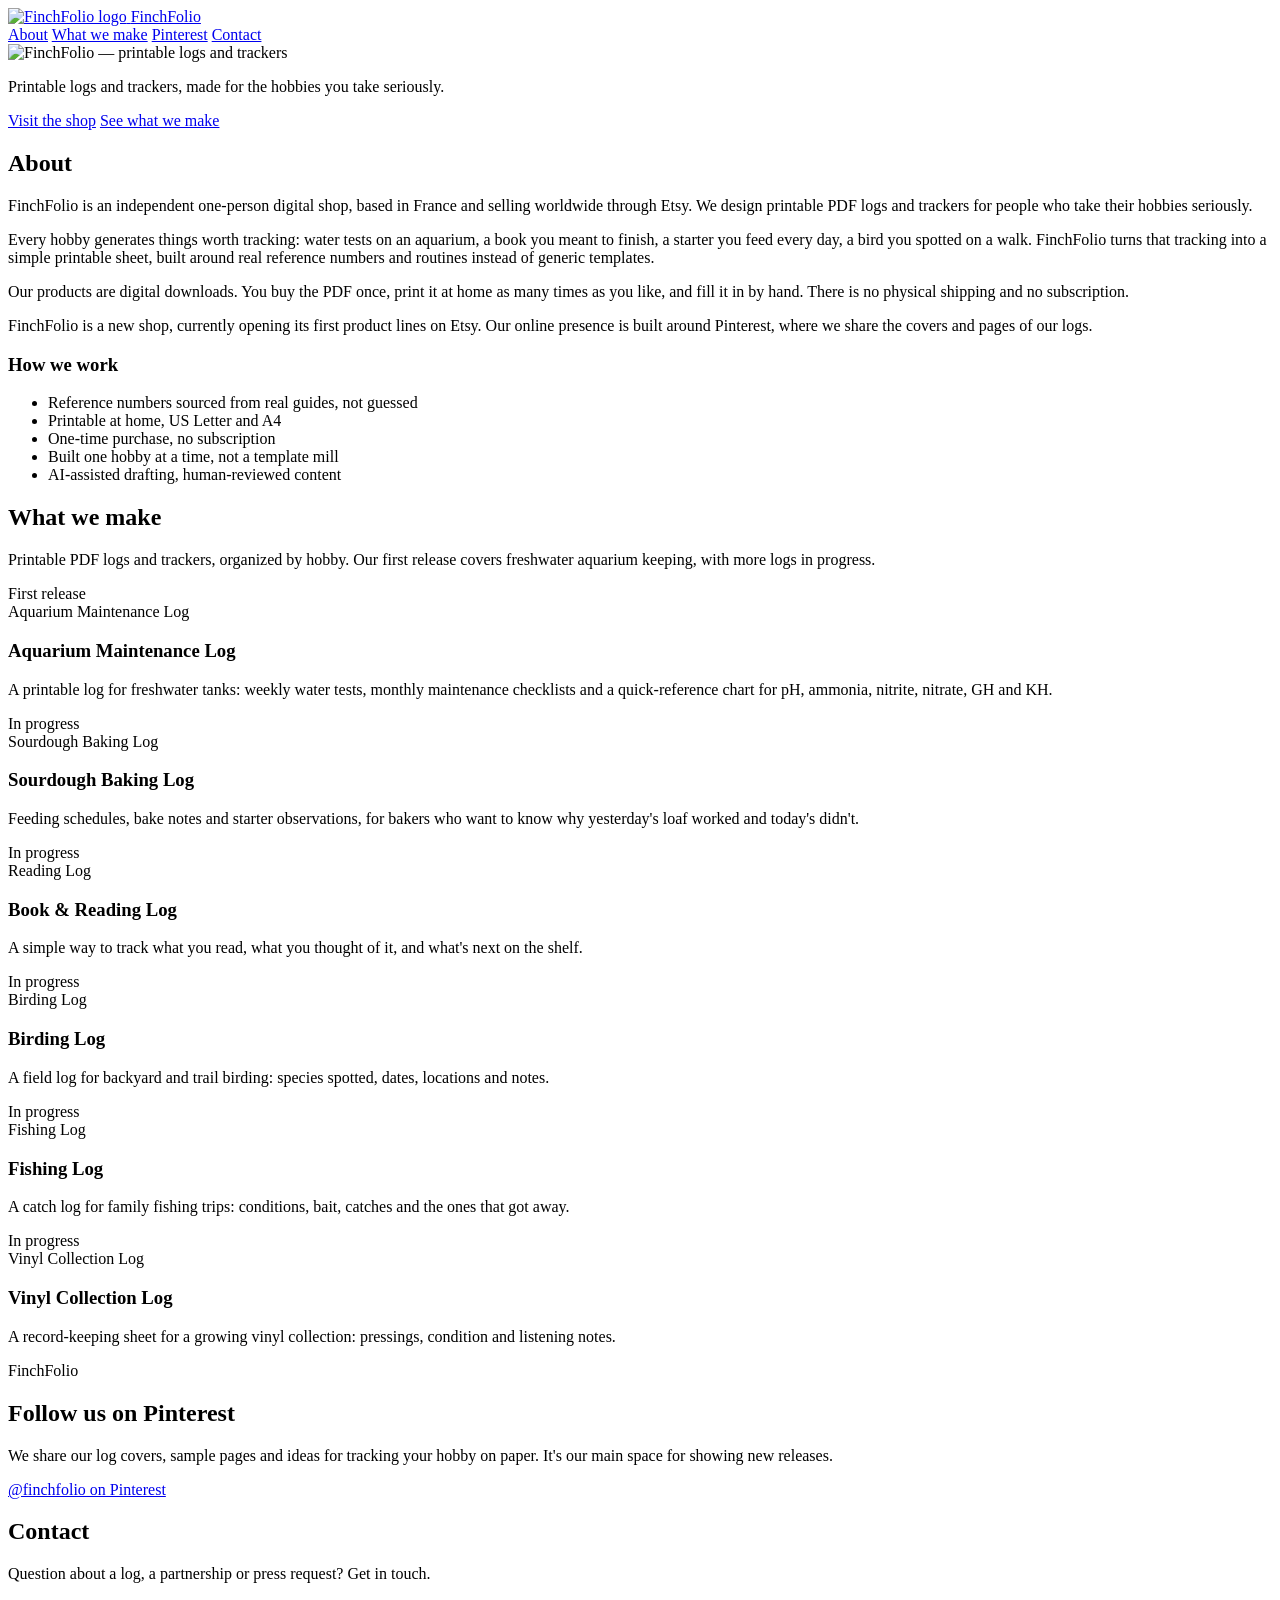
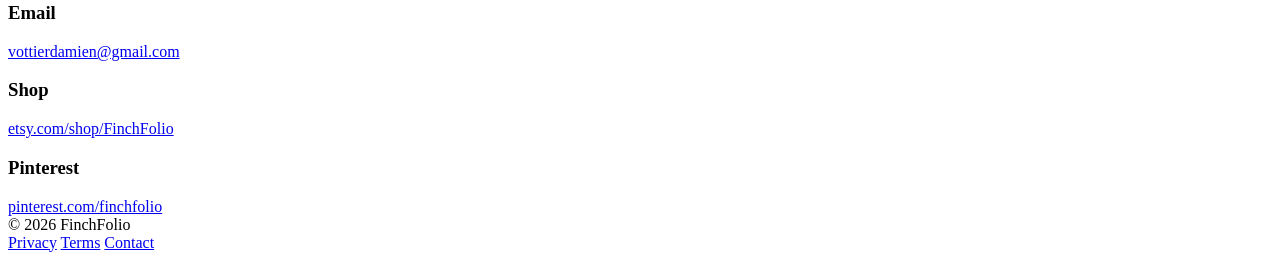
==== index.html @ 9374db1f "Add files via upload" ====
<!DOCTYPE html>
<html lang="en">
<head>
<meta charset="utf-8">
<meta name="viewport" content="width=device-width, initial-scale=1">
<title>FinchFolio — Printable logs & trackers for hobbies you take seriously</title>
<meta name="description" content="FinchFolio is an independent digital shop making printable PDF logs, trackers and checklists for hobbyists: aquarium keepers, sourdough bakers, birders, readers, anglers and more.">
<link rel="canonical" href="https://damvo.github.io/finchfolio-site/">
<meta property="og:type" content="website">
<meta property="og:title" content="FinchFolio — Printable logs & trackers for hobbies you take seriously">
<meta property="og:description" content="Printable PDF logs, trackers and checklists for hobbyists. Download, print, fill in.">
<meta property="og:url" content="https://damvo.github.io/finchfolio-site/">
<meta property="og:site_name" content="FinchFolio">
<meta property="og:image" content="https://damvo.github.io/finchfolio-site/assets/og-cover.png">
<meta name="robots" content="index, follow">
<link rel="icon" type="image/png" href="assets/icon.png">
<link rel="preconnect" href="https://fonts.googleapis.com">
<link rel="preconnect" href="https://fonts.gstatic.com" crossorigin>
<link href="https://fonts.googleapis.com/css2?family=Lora:ital,wght@0,400;0,500;0,600;1,400&family=Poppins:wght@400;600;700&display=swap" rel="stylesheet">
<link rel="stylesheet" href="assets/style.css">
</head>
<body>

<header class="site-header">
  <div class="wrap">
    <a class="brand" href="index.html">
      <img src="assets/logo.png" alt="FinchFolio logo">
      <span class="b-name">FinchFolio</span>
    </a>
    <nav class="nav">
      <a href="#about">About</a>
      <a href="#what-we-make">What we make</a>
      <a href="#pinterest">Pinterest</a>
      <a href="#contact">Contact</a>
    </nav>
  </div>
</header>

<section class="hero">
  <div class="wrap">
    <img class="logo-mark" src="assets/logo.png" alt="FinchFolio — printable logs and trackers">
    <p class="tagline">Printable logs and trackers, made for the hobbies you take seriously.</p>
    <div class="actions">
      <a class="btn btn-rust" href="https://www.etsy.com/shop/FinchFolio" target="_blank" rel="noopener">Visit the shop</a>
      <a class="btn btn-ghost" href="#what-we-make">See what we make</a>
    </div>
  </div>
</section>

<section class="block" id="about">
  <div class="wrap">
    <div class="section-head">
      <h2 class="section-title">About</h2>
      <p class="lead">FinchFolio is an independent one-person digital shop, based in France and selling worldwide through Etsy. We design printable PDF logs and trackers for people who take their hobbies seriously.</p>
    </div>
    <div class="about-grid">
      <div>
        <p>Every hobby generates things worth tracking: water tests on an aquarium, a book you meant to finish, a starter you feed every day, a bird you spotted on a walk. FinchFolio turns that tracking into a simple printable sheet, built around real reference numbers and routines instead of generic templates.</p>
        <p>Our products are digital downloads. You buy the PDF once, print it at home as many times as you like, and fill it in by hand. There is no physical shipping and no subscription.</p>
        <p>FinchFolio is a new shop, currently opening its first product lines on Etsy. Our online presence is built around Pinterest, where we share the covers and pages of our logs.</p>
      </div>
      <aside class="values">
        <h3>How we work</h3>
        <ul>
          <li>Reference numbers sourced from real guides, not guessed</li>
          <li>Printable at home, US Letter and A4</li>
          <li>One-time purchase, no subscription</li>
          <li>Built one hobby at a time, not a template mill</li>
          <li>AI-assisted drafting, human-reviewed content</li>
        </ul>
      </aside>
    </div>
  </div>
</section>

<section class="block alt" id="what-we-make">
  <div class="wrap">
    <div class="section-head">
      <h2 class="section-title">What we make</h2>
      <p class="lead">Printable PDF logs and trackers, organized by hobby. Our first release covers freshwater aquarium keeping, with more logs in progress.</p>
    </div>
    <div class="products">

      <article class="card">
        <div class="cover t-teal">
          <div class="cnum">First release</div>
          <div class="ctitle">Aquarium Maintenance Log</div>
          <div class="cline"></div>
        </div>
        <div class="card-body">
          <h3>Aquarium Maintenance Log</h3>
          <p>A printable log for freshwater tanks: weekly water tests, monthly maintenance checklists and a quick-reference chart for pH, ammonia, nitrite, nitrate, GH and KH.</p>
        </div>
      </article>

      <article class="card">
        <div class="cover t-rust">
          <div class="cnum">In progress</div>
          <div class="ctitle">Sourdough Baking Log</div>
          <div class="cline"></div>
        </div>
        <div class="card-body">
          <h3>Sourdough Baking Log</h3>
          <p>Feeding schedules, bake notes and starter observations, for bakers who want to know why yesterday's loaf worked and today's didn't.</p>
        </div>
      </article>

      <article class="card">
        <div class="cover t-ink">
          <div class="cnum">In progress</div>
          <div class="ctitle">Reading Log</div>
          <div class="cline"></div>
        </div>
        <div class="card-body">
          <h3>Book &amp; Reading Log</h3>
          <p>A simple way to track what you read, what you thought of it, and what's next on the shelf.</p>
        </div>
      </article>

      <article class="card">
        <div class="cover t-olive">
          <div class="cnum">In progress</div>
          <div class="ctitle">Birding Log</div>
          <div class="cline"></div>
        </div>
        <div class="card-body">
          <h3>Birding Log</h3>
          <p>A field log for backyard and trail birding: species spotted, dates, locations and notes.</p>
        </div>
      </article>

      <article class="card">
        <div class="cover t-teal">
          <div class="cnum">In progress</div>
          <div class="ctitle">Fishing Log</div>
          <div class="cline"></div>
        </div>
        <div class="card-body">
          <h3>Fishing Log</h3>
          <p>A catch log for family fishing trips: conditions, bait, catches and the ones that got away.</p>
        </div>
      </article>

      <article class="card">
        <div class="cover t-rust">
          <div class="cnum">In progress</div>
          <div class="ctitle">Vinyl Collection Log</div>
          <div class="cline"></div>
        </div>
        <div class="card-body">
          <h3>Vinyl Collection Log</h3>
          <p>A record-keeping sheet for a growing vinyl collection: pressings, condition and listening notes.</p>
        </div>
      </article>

    </div>
  </div>
</section>

<section class="band" id="pinterest">
  <div class="wrap">
    <div class="b-kicker">FinchFolio</div>
    <h2>Follow us on Pinterest</h2>
    <p>We share our log covers, sample pages and ideas for tracking your hobby on paper. It's our main space for showing new releases.</p>
    <a class="btn btn-gold" href="https://www.pinterest.com/finchfolio" target="_blank" rel="noopener">@finchfolio on Pinterest</a>
  </div>
</section>

<section class="block" id="contact">
  <div class="wrap">
    <div class="section-head">
      <h2 class="section-title">Contact</h2>
      <p class="lead">Question about a log, a partnership or press request? Get in touch.</p>
    </div>
    <div class="contact-grid">
      <div class="contact-item">
        <h3>Email</h3>
        <a href="mailto:vottierdamien@gmail.com">vottierdamien@gmail.com</a>
      </div>
      <div class="contact-item">
        <h3>Shop</h3>
        <a href="https://www.etsy.com/shop/FinchFolio" target="_blank" rel="noopener">etsy.com/shop/FinchFolio</a>
      </div>
      <div class="contact-item">
        <h3>Pinterest</h3>
        <a href="https://www.pinterest.com/finchfolio" target="_blank" rel="noopener">pinterest.com/finchfolio</a>
      </div>
    </div>
  </div>
</section>

<footer class="site-footer">
  <div class="wrap">
    <div>© <span id="year">2026</span> FinchFolio</div>
    <div class="fnav">
      <a href="privacy.html">Privacy</a>
      <a href="terms.html">Terms</a>
      <a href="mailto:vottierdamien@gmail.com">Contact</a>
    </div>
  </div>
</footer>

<script>document.getElementById('year').textContent = new Date().getFullYear();</script>
</body>
</html>
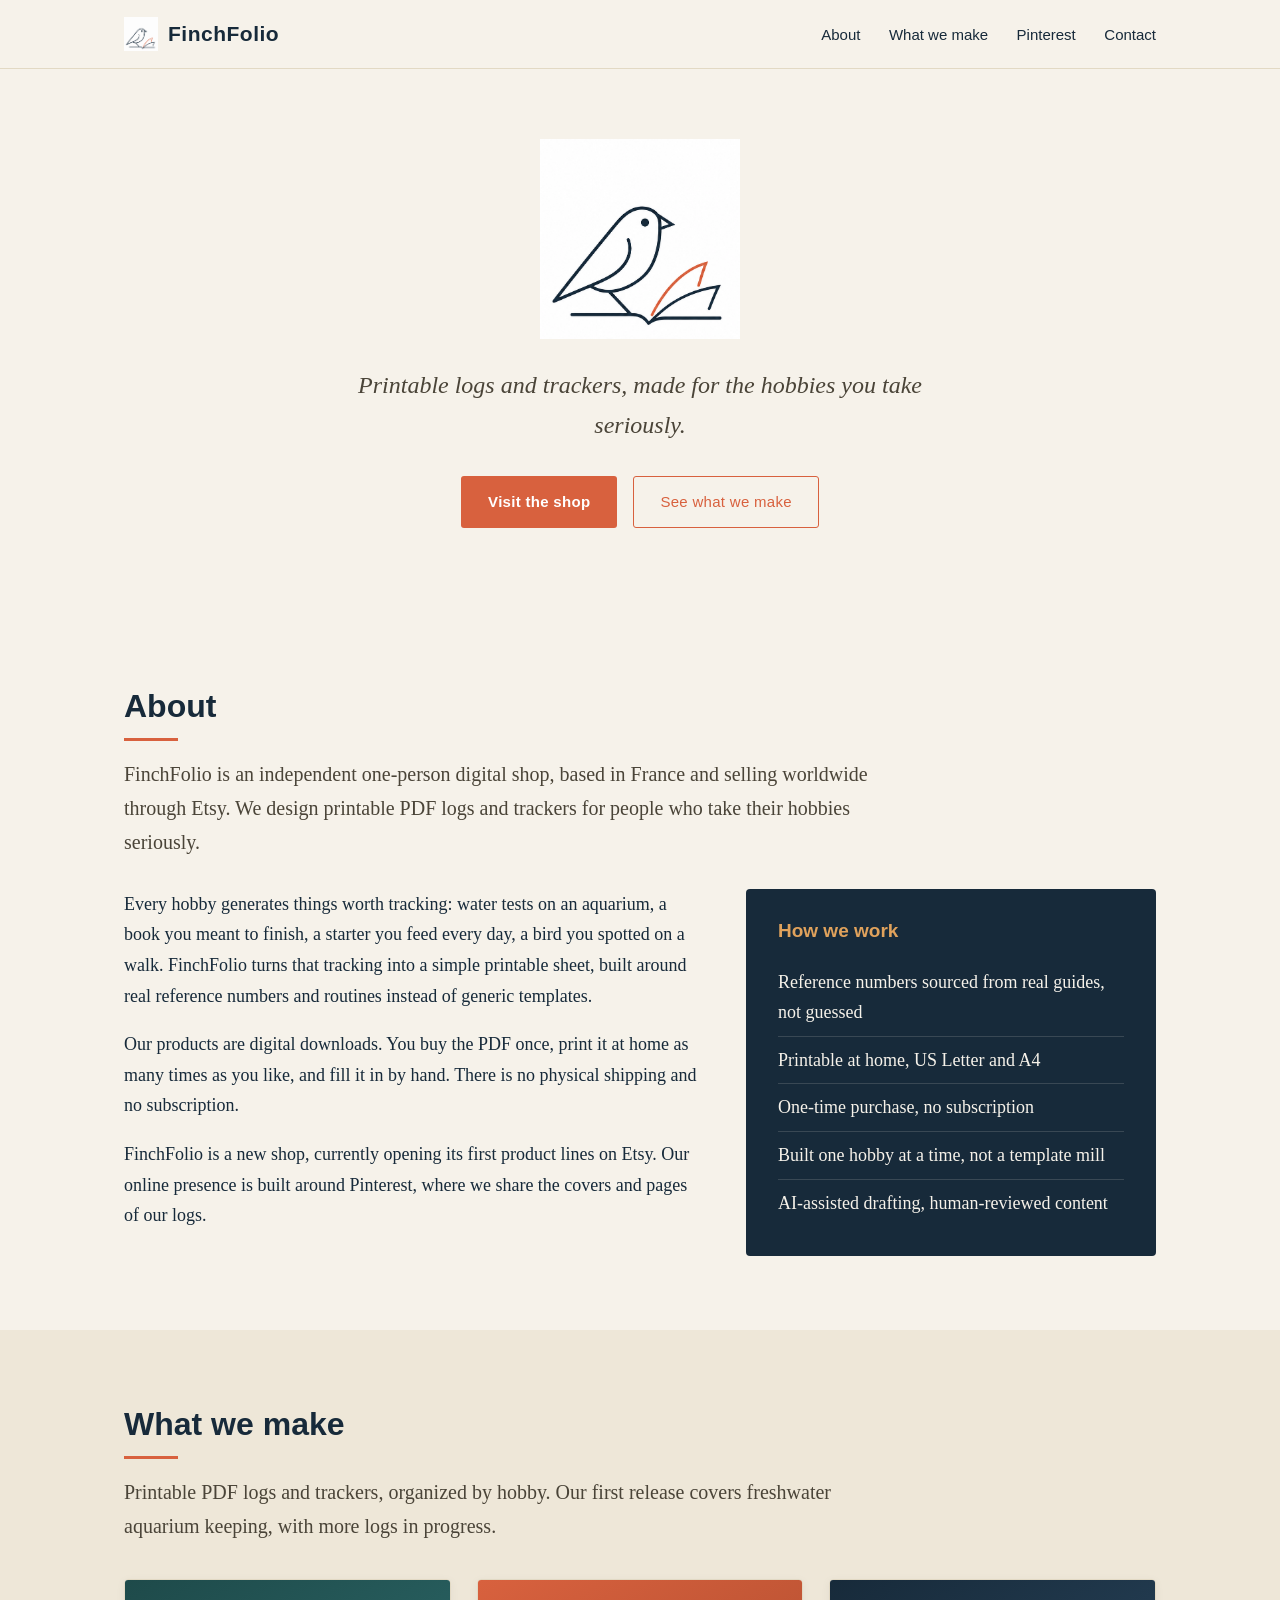
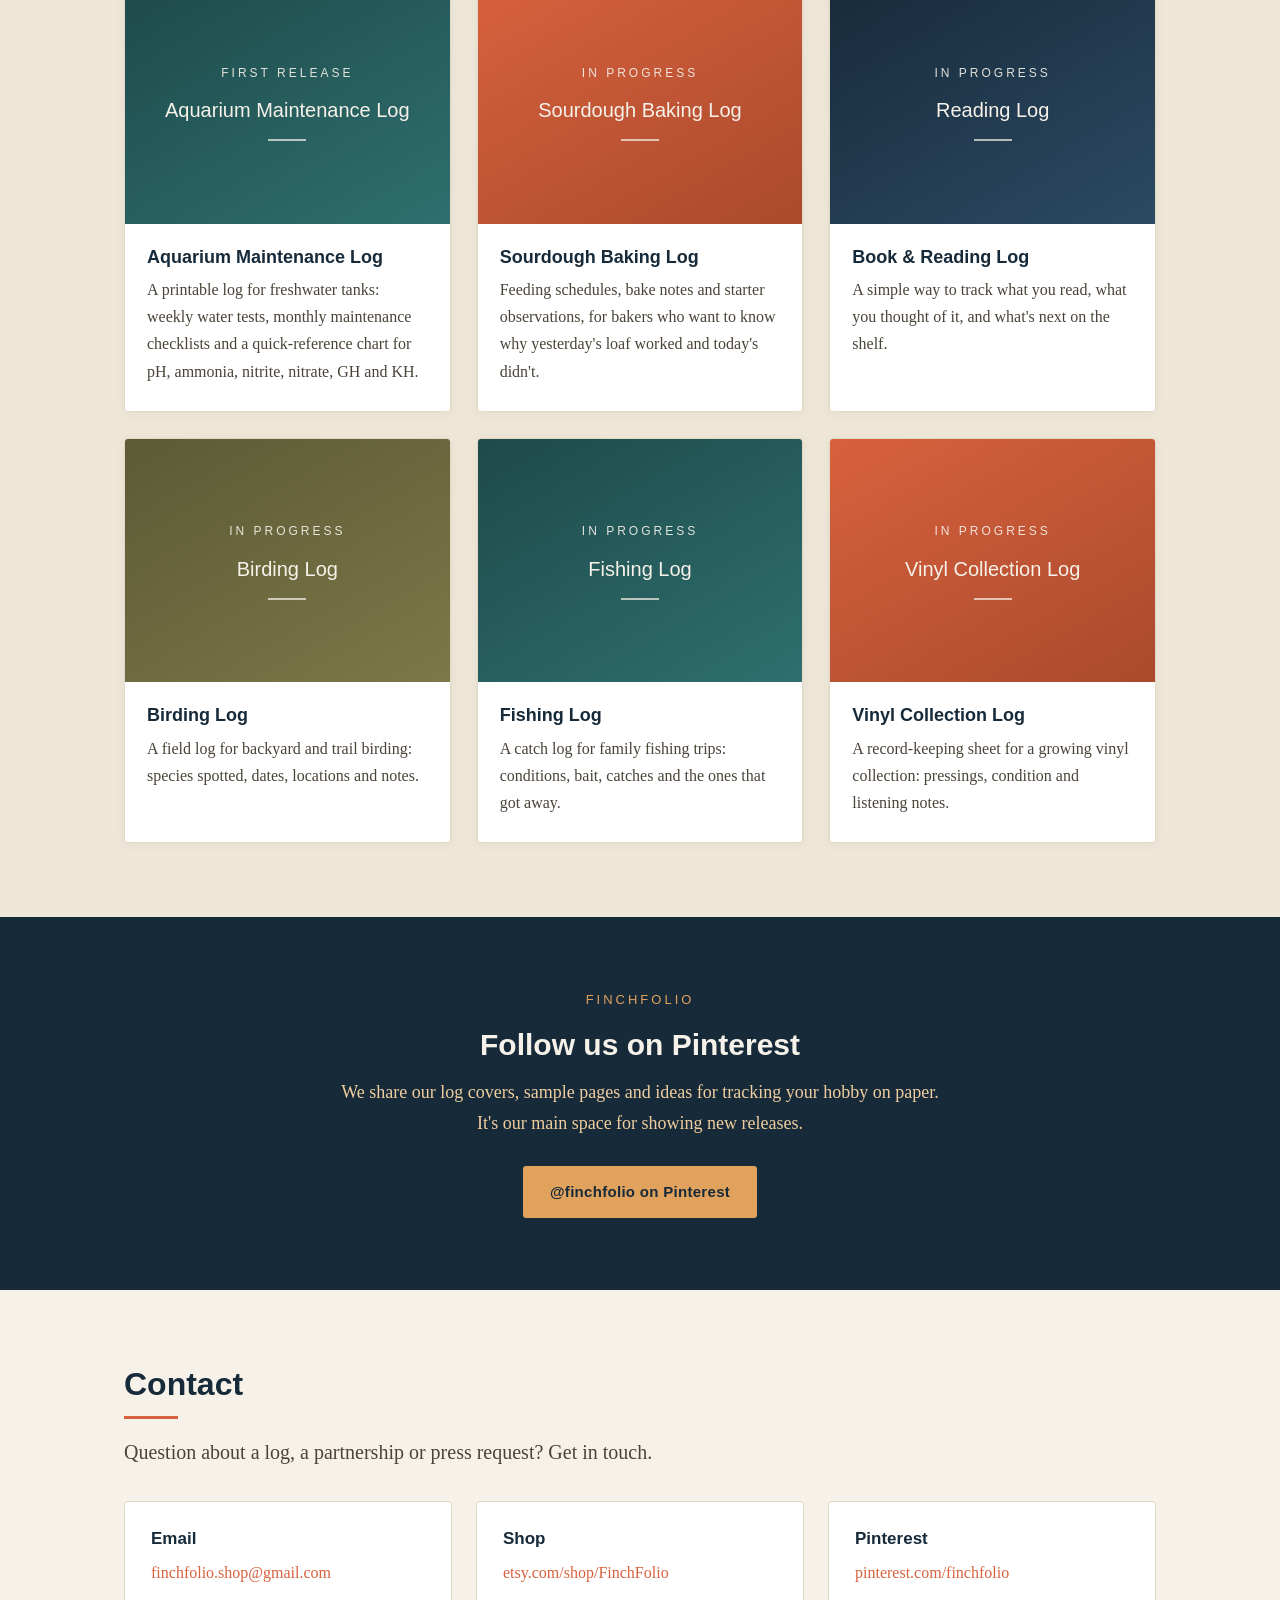
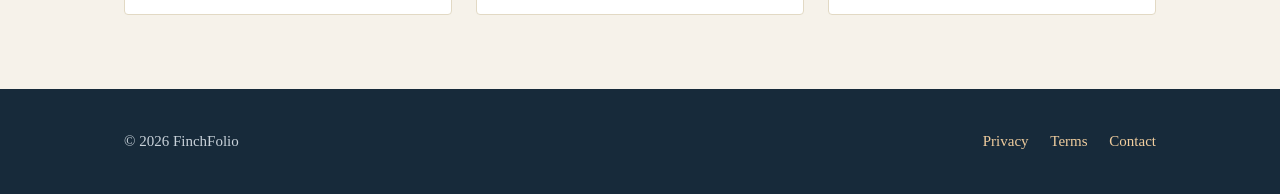
==== commit 60b11ce4: "Fix contact email consistency and broken sentence in terms.html" ====
--- a/index.html
+++ b/index.html
@@ -175,7 +175,7 @@
     <div class="contact-grid">
       <div class="contact-item">
         <h3>Email</h3>
-        <a href="mailto:vottierdamien@gmail.com">vottierdamien@gmail.com</a>
+        <a href="mailto:finchfolio.shop@gmail.com">finchfolio.shop@gmail.com</a>
       </div>
       <div class="contact-item">
         <h3>Shop</h3>
@@ -195,7 +195,7 @@
     <div class="fnav">
       <a href="privacy.html">Privacy</a>
       <a href="terms.html">Terms</a>
-      <a href="mailto:vottierdamien@gmail.com">Contact</a>
+      <a href="mailto:finchfolio.shop@gmail.com">Contact</a>
     </div>
   </div>
 </footer>
--- a/assets/style.css
+++ b/assets/style.css
@@ -0,0 +1,143 @@
+:root {
+  --ivoire: #f6f2ea;
+  --ivoire2: #eee7d8;
+  --ink: #172a3a;
+  --rust: #d8613e;
+  --rust-dark: #b74f31;
+  --navy: #172a3a;
+  --gold: #e0a25c;
+  --gold-soft: #f0cd9e;
+  --muted: #766f61;
+  --max: 1080px;
+}
+
+* { box-sizing: border-box; margin: 0; padding: 0; }
+html { scroll-behavior: smooth; }
+
+body {
+  font-family: 'Lora', 'Georgia', 'Liberation Serif', serif;
+  background: var(--ivoire);
+  color: var(--ink);
+  line-height: 1.7;
+  font-size: 18px;
+  -webkit-font-smoothing: antialiased;
+}
+
+h1, h2, h3 { font-family: 'Poppins', 'Helvetica Neue', Arial, sans-serif; font-weight: 600; line-height: 1.25; }
+a { color: var(--rust); text-decoration: none; }
+a:hover { text-decoration: underline; }
+.wrap { max-width: var(--max); margin: 0 auto; padding: 0 24px; }
+
+/* Header */
+.site-header {
+  background: var(--ivoire);
+  border-bottom: 1px solid #e2d9c4;
+  position: sticky; top: 0; z-index: 10;
+}
+.site-header .wrap {
+  display: flex; align-items: center; justify-content: space-between;
+  padding: 16px 24px; flex-wrap: wrap; gap: 12px;
+}
+.brand { display: flex; align-items: center; gap: 10px; }
+.brand img { height: 34px; width: 34px; }
+.brand .b-name { font-family: 'Poppins', sans-serif; font-size: 21px; letter-spacing: .5px; color: var(--ink); font-weight: 600; }
+.nav a { font-family: 'Poppins', sans-serif; color: var(--ink); margin-left: 24px; font-size: 15px; }
+.nav a:hover { color: var(--rust); text-decoration: none; }
+
+/* Buttons */
+.btn {
+  display: inline-block; padding: 12px 26px; border-radius: 3px;
+  font-family: 'Poppins', sans-serif; font-size: 15px; letter-spacing: .3px; border: 1.5px solid transparent;
+  transition: all .18s ease; cursor: pointer;
+}
+.btn-rust { background: var(--rust); color: #fff; font-weight: 600; }
+.btn-rust:hover { background: var(--rust-dark); text-decoration: none; }
+.btn-ghost { border-color: var(--rust); color: var(--rust); }
+.btn-ghost:hover { background: var(--rust); color: #fff; text-decoration: none; }
+.btn-gold { background: var(--gold); color: var(--ink); font-weight: 600; }
+.btn-gold:hover { background: var(--gold-soft); text-decoration: none; }
+
+/* Hero */
+.hero { padding: 70px 0 84px; text-align: center; }
+.hero .logo-mark { width: 200px; max-width: 50%; height: auto; margin: 0 auto 26px; display: block; }
+.hero .tagline { font-size: 24px; font-style: italic; color: #4a4438; max-width: 620px; margin: 0 auto 30px; }
+.hero .actions { display: flex; gap: 16px; justify-content: center; flex-wrap: wrap; }
+
+/* Sections */
+section.block { padding: 74px 0; }
+section.block.alt { background: var(--ivoire2); }
+.section-head { max-width: 760px; }
+.section-title { font-size: 32px; color: var(--ink); display: inline-block; }
+.section-title::after { content: ""; display: block; width: 54px; height: 3px; background: var(--rust); margin-top: 12px; }
+.lead { font-size: 20px; color: #4a4438; margin-top: 16px; }
+
+/* About */
+.about-grid { display: grid; grid-template-columns: 1.4fr 1fr; gap: 48px; align-items: start; margin-top: 30px; }
+.about-grid p { margin-bottom: 18px; }
+.values { background: var(--ink); color: var(--ivoire); padding: 30px 32px; border-radius: 4px; }
+.values h3 { color: var(--gold); font-size: 19px; margin-bottom: 16px; }
+.values ul { list-style: none; }
+.values li { padding: 8px 0; border-bottom: 1px solid rgba(246,242,234,.15); }
+.values li:last-child { border-bottom: none; }
+
+/* Categories */
+.products { display: grid; grid-template-columns: repeat(3, 1fr); gap: 26px; margin-top: 36px; }
+.card {
+  background: #fff; border: 1px solid #e2d9c4; border-radius: 4px;
+  overflow: hidden; display: flex; flex-direction: column;
+  box-shadow: 0 2px 10px rgba(23,42,58,.05);
+}
+.cover {
+  aspect-ratio: 4 / 3; display: flex; flex-direction: column;
+  justify-content: center; align-items: center; text-align: center;
+  padding: 26px; color: var(--ivoire);
+}
+.cover .cnum { font-family: 'Poppins', sans-serif; font-size: 12px; letter-spacing: 3px; text-transform: uppercase; opacity: .9; margin-bottom: 14px; }
+.cover .ctitle { font-family: 'Poppins', sans-serif; font-size: 20px; line-height: 1.3; }
+.cover .cline { width: 38px; height: 2px; background: currentColor; opacity: .7; margin: 16px auto 0; }
+.cover.t-ink   { background: linear-gradient(150deg, #172a3a, #2c4a63); }
+.cover.t-rust  { background: linear-gradient(150deg, #d8613e, #a94a2c); }
+.cover.t-olive { background: linear-gradient(150deg, #5c5a37, #7c7847); }
+.cover.t-teal  { background: linear-gradient(150deg, #1e4a4a, #2f6f6f); }
+.card-body { padding: 22px 22px 26px; display: flex; flex-direction: column; flex: 1; }
+.card-body h3 { font-size: 18px; color: var(--ink); margin-bottom: 8px; }
+.card-body p { font-size: 16px; color: #4a4438; flex: 1; }
+
+/* Pinterest band (navy break) */
+.band { background: var(--navy); color: var(--ivoire); text-align: center; padding: 72px 0; }
+.band .b-kicker { font-family: 'Poppins', sans-serif; color: var(--gold); letter-spacing: 3px; text-transform: uppercase; font-size: 13px; margin-bottom: 14px; }
+.band h2 { color: var(--ivoire); font-size: 30px; margin-bottom: 14px; }
+.band p { color: var(--gold-soft); max-width: 620px; margin: 0 auto 28px; font-size: 18px; font-family: 'Lora', serif; }
+
+/* Contact */
+.contact-grid { display: grid; grid-template-columns: repeat(3, 1fr); gap: 24px; margin-top: 32px; }
+.contact-item { background: #fff; border: 1px solid #e2d9c4; padding: 26px; border-radius: 4px; }
+.contact-item h3 { font-size: 17px; color: var(--ink); margin-bottom: 8px; }
+.contact-item a { font-size: 16px; word-break: break-word; }
+
+/* Footer */
+.site-footer { background: var(--ink); color: #c9d2da; padding: 40px 0; font-size: 15px; }
+.site-footer .wrap { display: flex; justify-content: space-between; flex-wrap: wrap; gap: 16px; }
+.site-footer a { color: var(--gold-soft); }
+.site-footer .fnav a { margin-left: 18px; }
+
+/* Legal */
+.legal { padding: 60px 0 80px; }
+.legal .wrap { max-width: 820px; }
+.legal h1 { font-size: 38px; color: var(--ink); margin-bottom: 10px; }
+.legal .updated { color: var(--muted); font-size: 15px; margin-bottom: 34px; font-family: 'Lora', serif; }
+.legal h2 { font-size: 22px; color: var(--ink); margin: 34px 0 12px; }
+.legal p, .legal li { margin-bottom: 12px; color: #3a352b; }
+.legal ul { margin: 0 0 12px 22px; }
+.back { display: inline-block; margin-top: 40px; }
+
+@media (max-width: 860px) {
+  .about-grid { grid-template-columns: 1fr; }
+  .products { grid-template-columns: 1fr 1fr; }
+  .contact-grid { grid-template-columns: 1fr; }
+  .hero .tagline { font-size: 21px; }
+}
+@media (max-width: 560px) {
+  .products { grid-template-columns: 1fr; }
+  .nav a { margin-left: 16px; font-size: 14px; }
+}
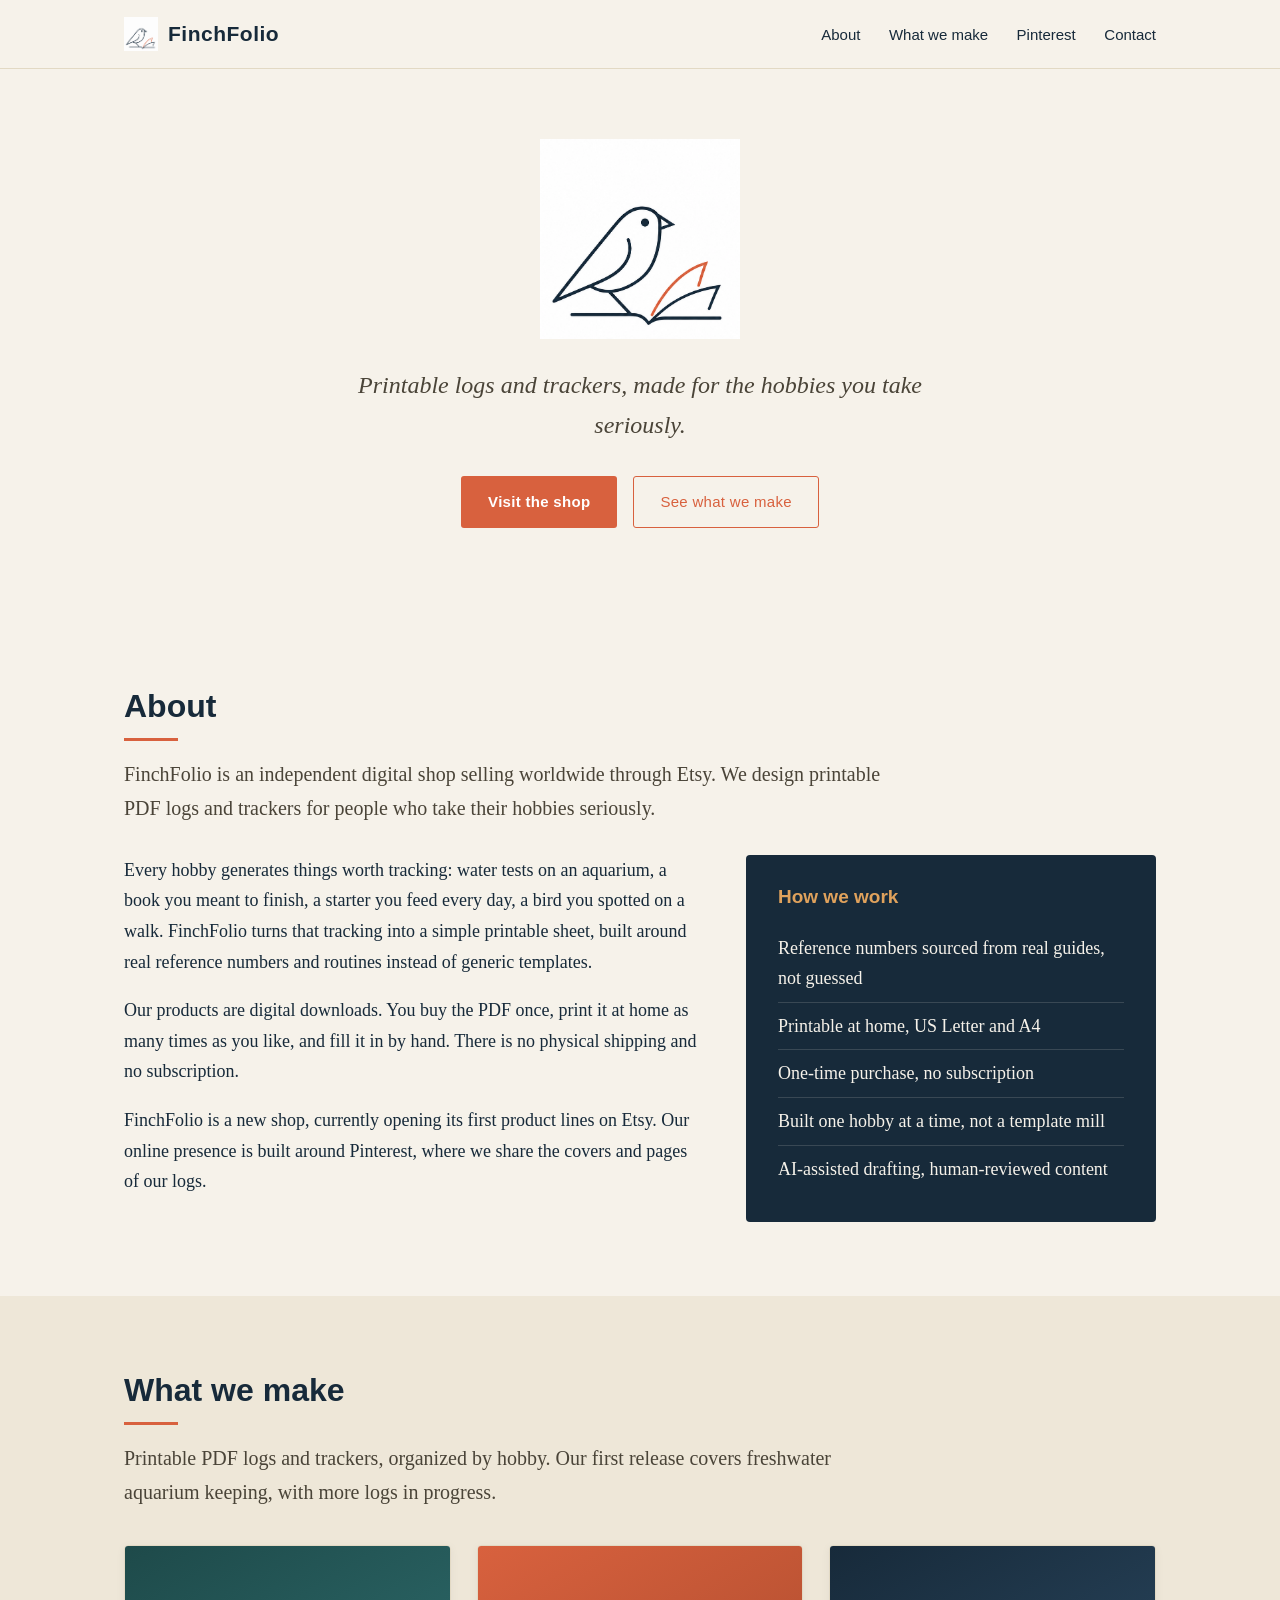
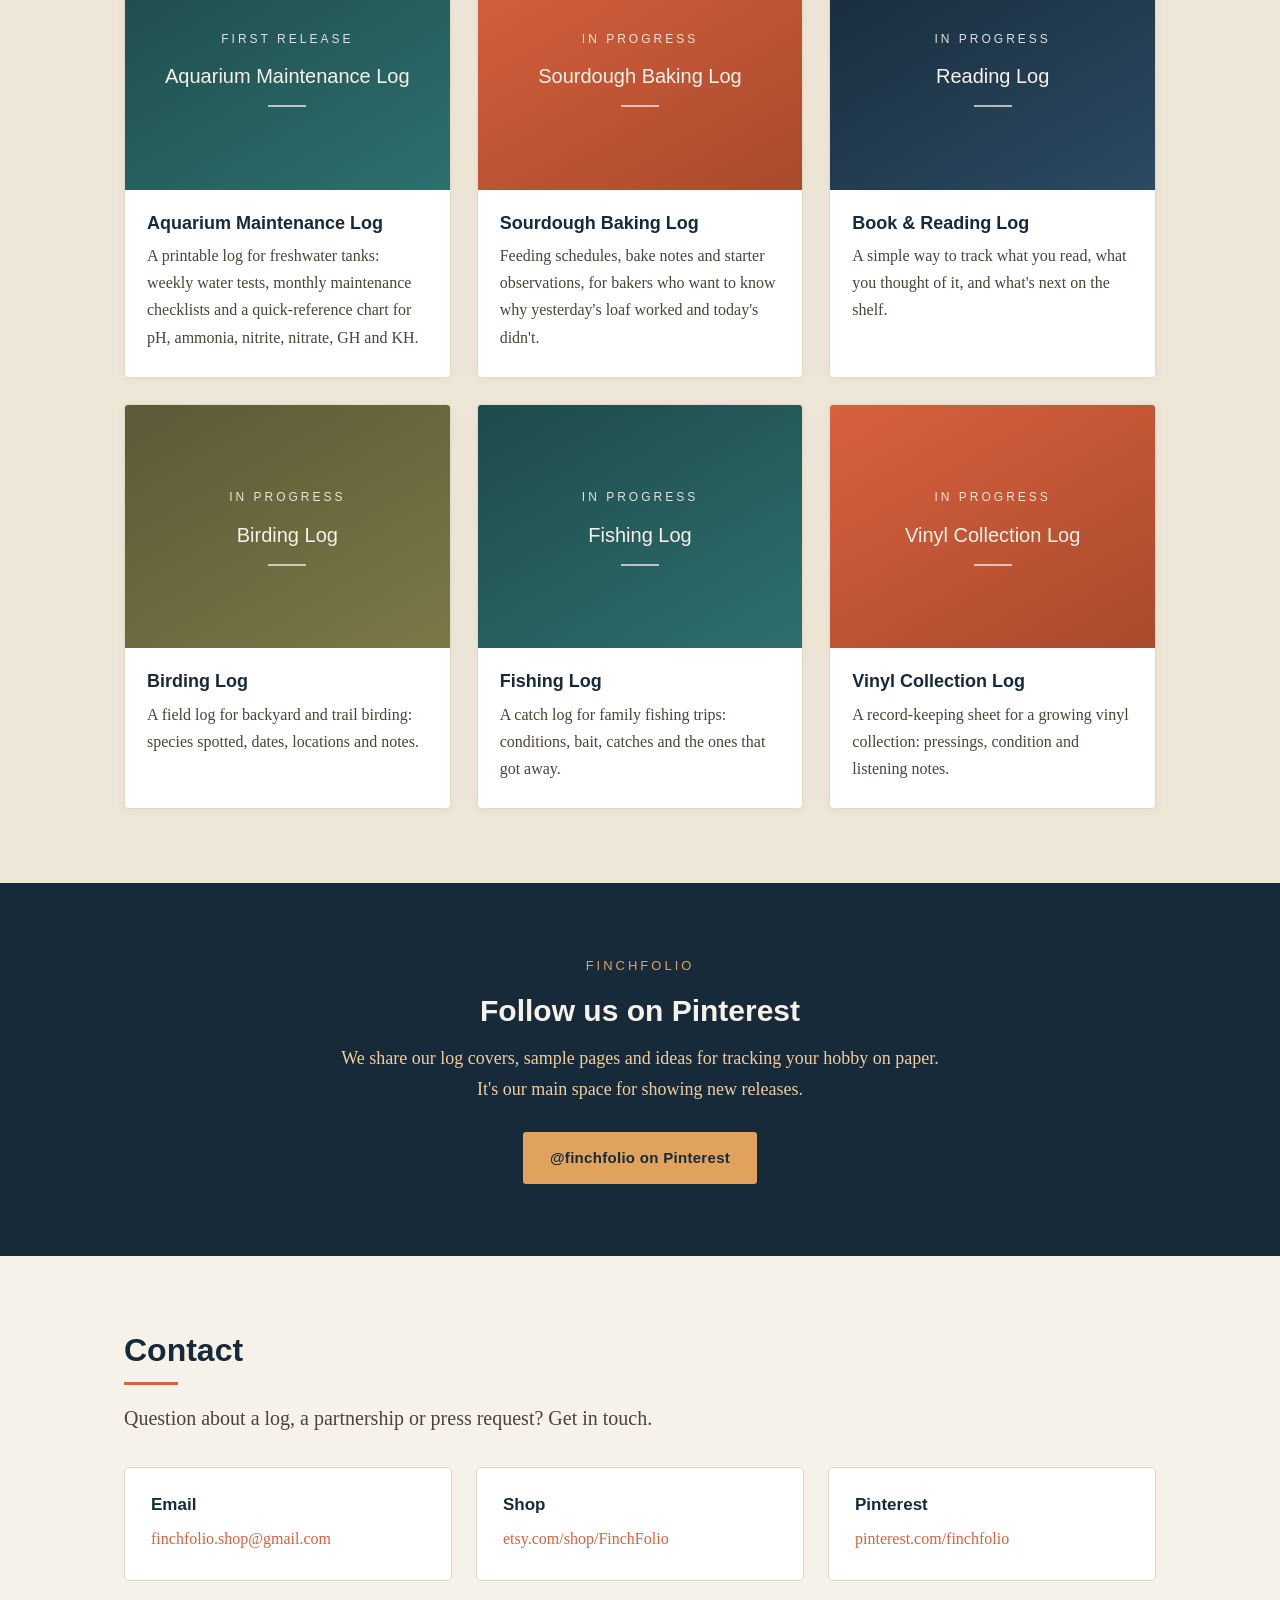
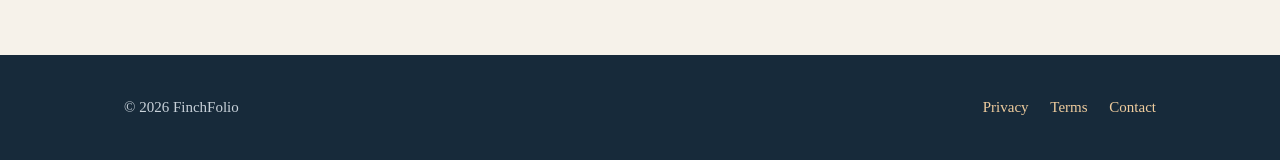
==== commit 6f47f962: "Remove location and one-person mentions from legal pages" ====
--- a/index.html
+++ b/index.html
@@ -51,7 +51,7 @@
   <div class="wrap">
     <div class="section-head">
       <h2 class="section-title">About</h2>
-      <p class="lead">FinchFolio is an independent one-person digital shop, based in France and selling worldwide through Etsy. We design printable PDF logs and trackers for people who take their hobbies seriously.</p>
+      <p class="lead">FinchFolio is an independent digital shop selling worldwide through Etsy. We design printable PDF logs and trackers for people who take their hobbies seriously.</p>
     </div>
     <div class="about-grid">
       <div>
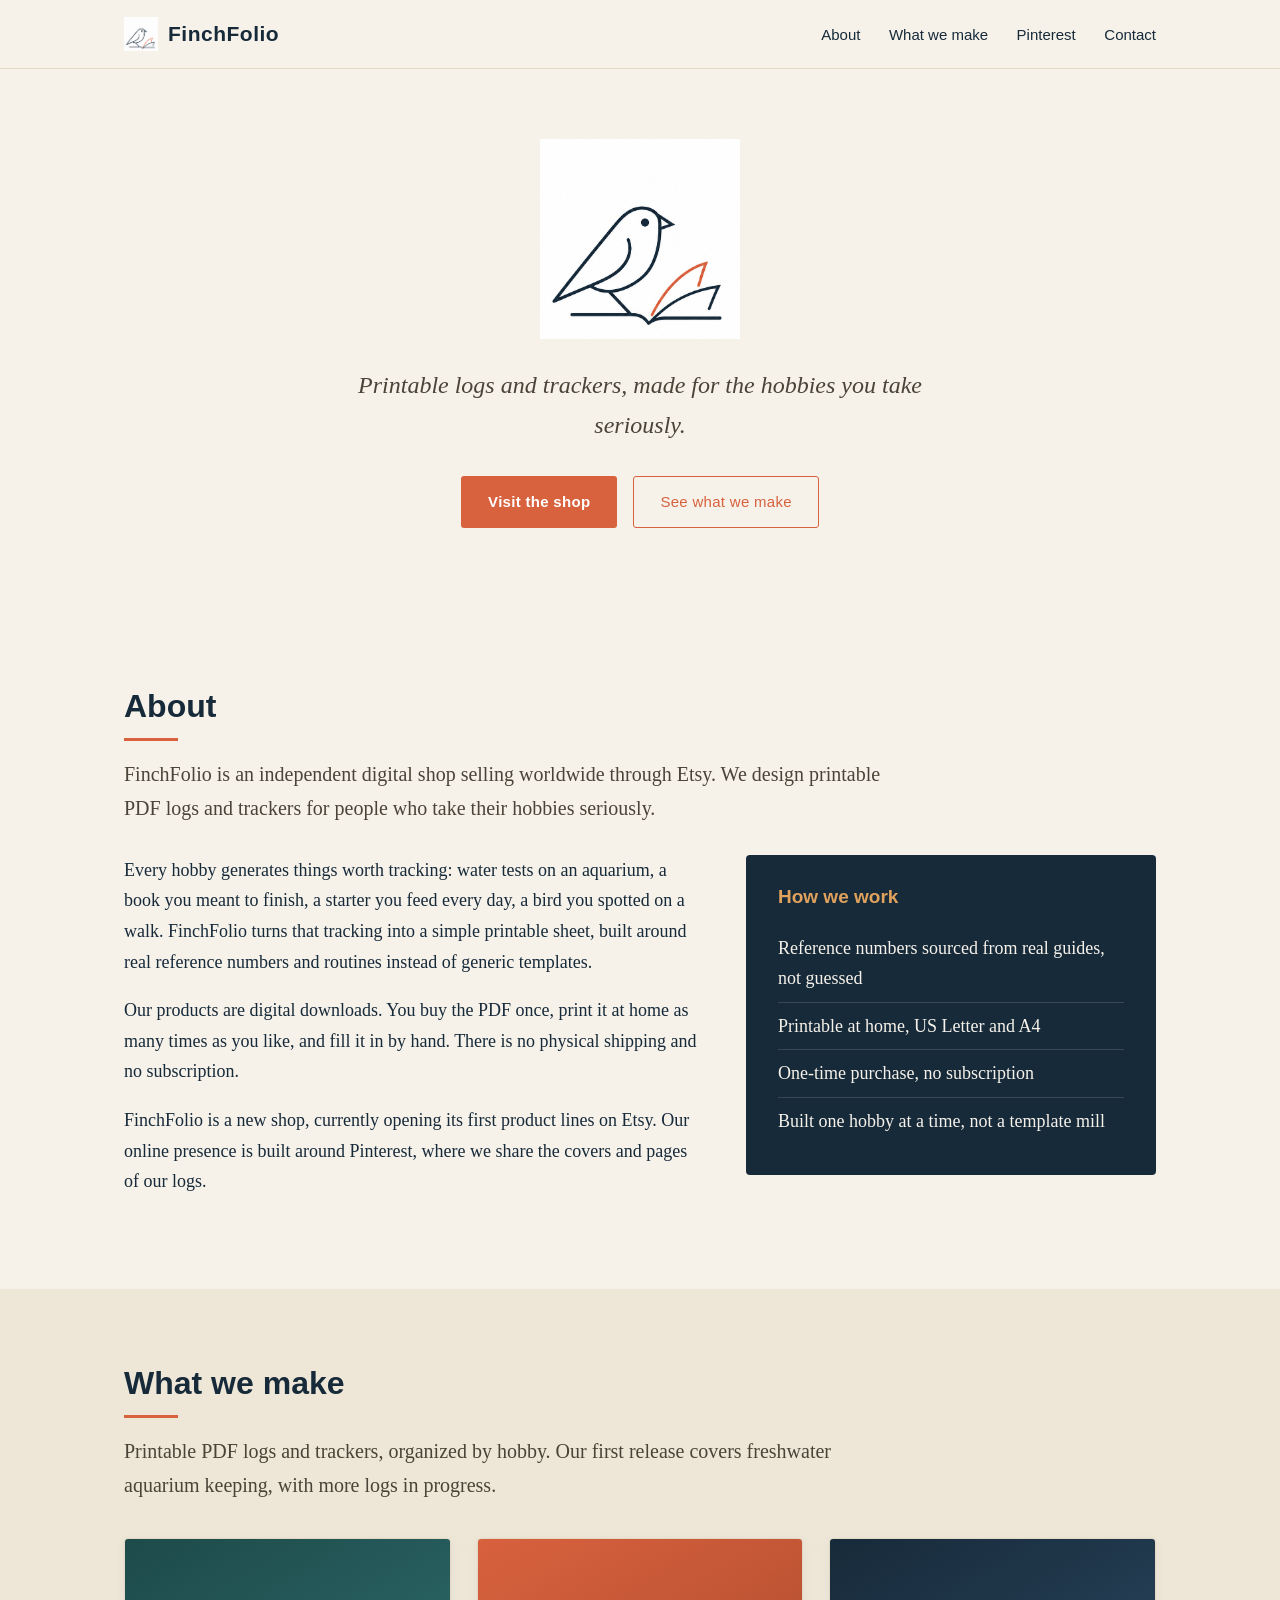
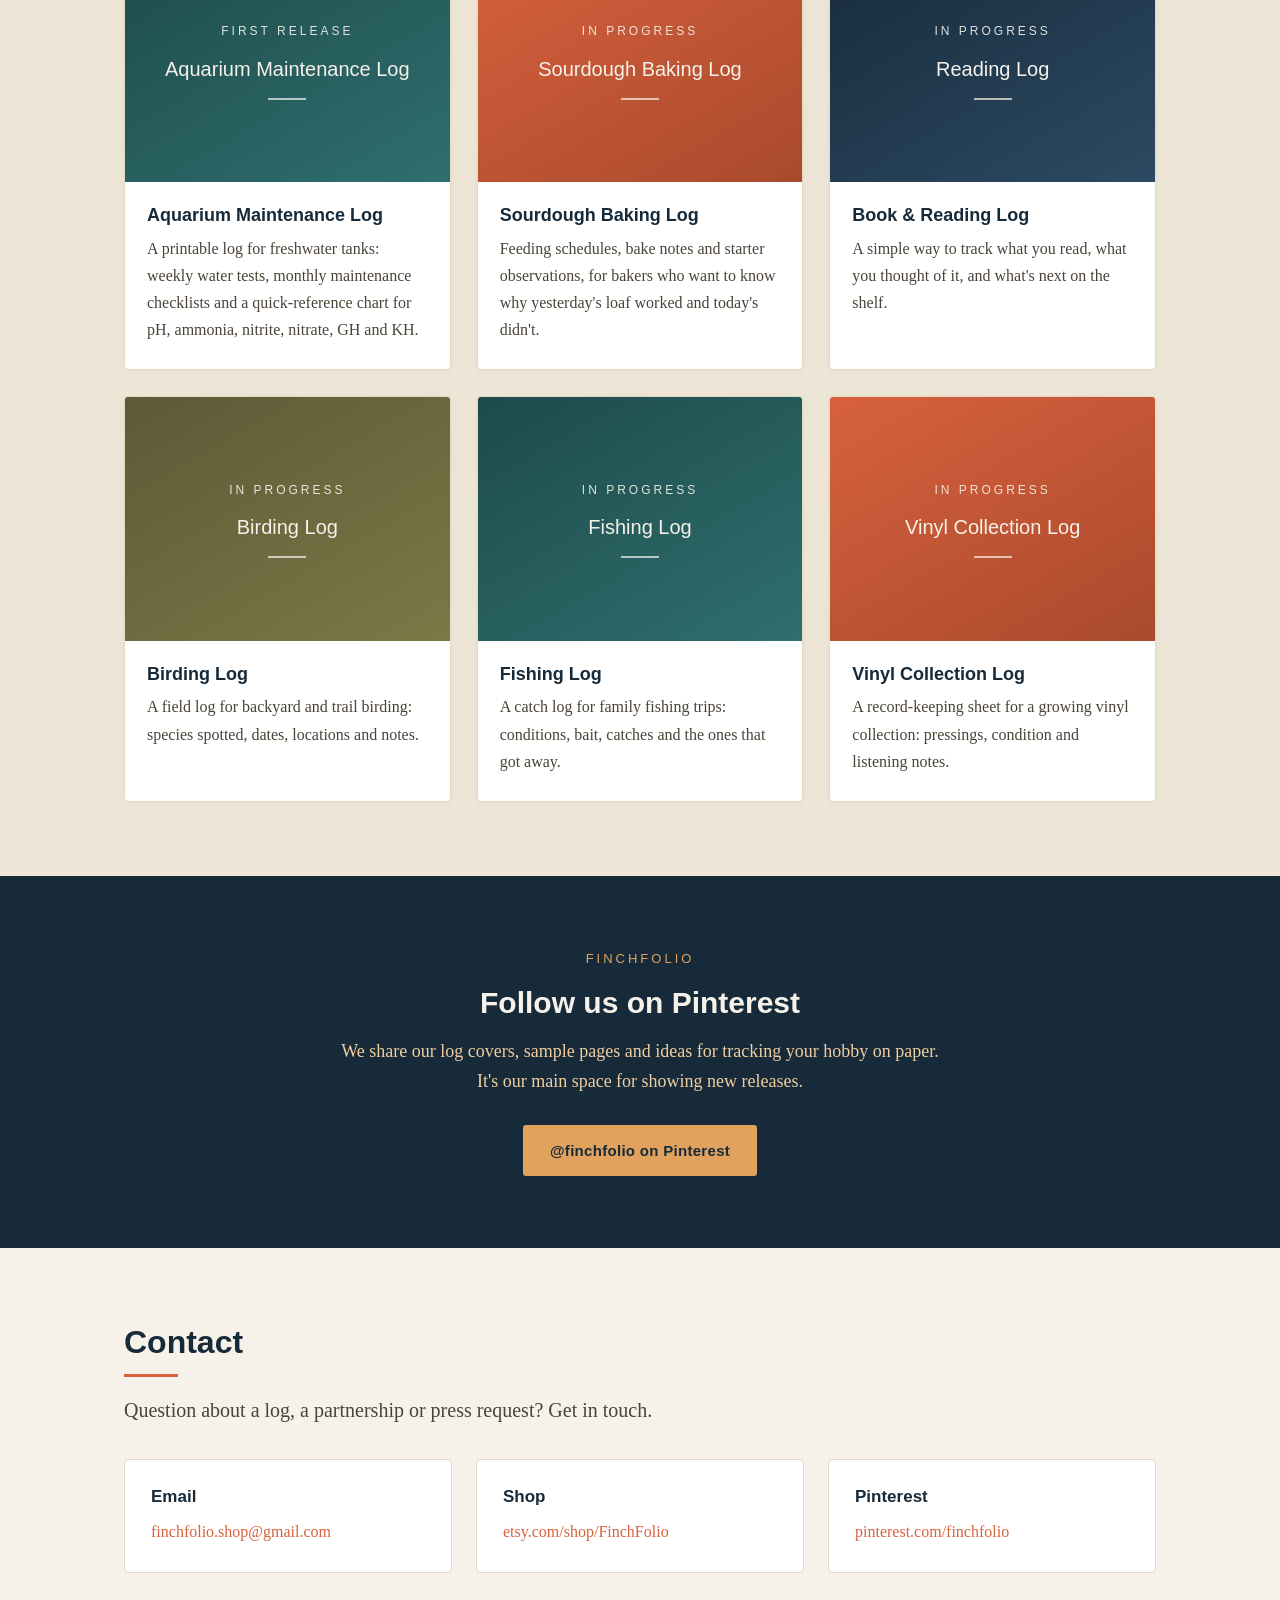
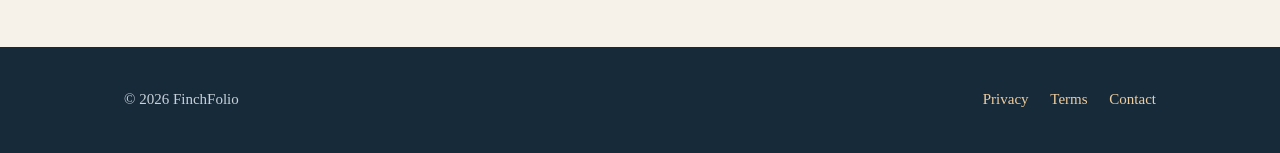
==== commit c6a468bf: "Add files via upload" ====
--- a/index.html
+++ b/index.html
@@ -66,7 +66,6 @@
           <li>Printable at home, US Letter and A4</li>
           <li>One-time purchase, no subscription</li>
           <li>Built one hobby at a time, not a template mill</li>
-          <li>AI-assisted drafting, human-reviewed content</li>
         </ul>
       </aside>
     </div>
